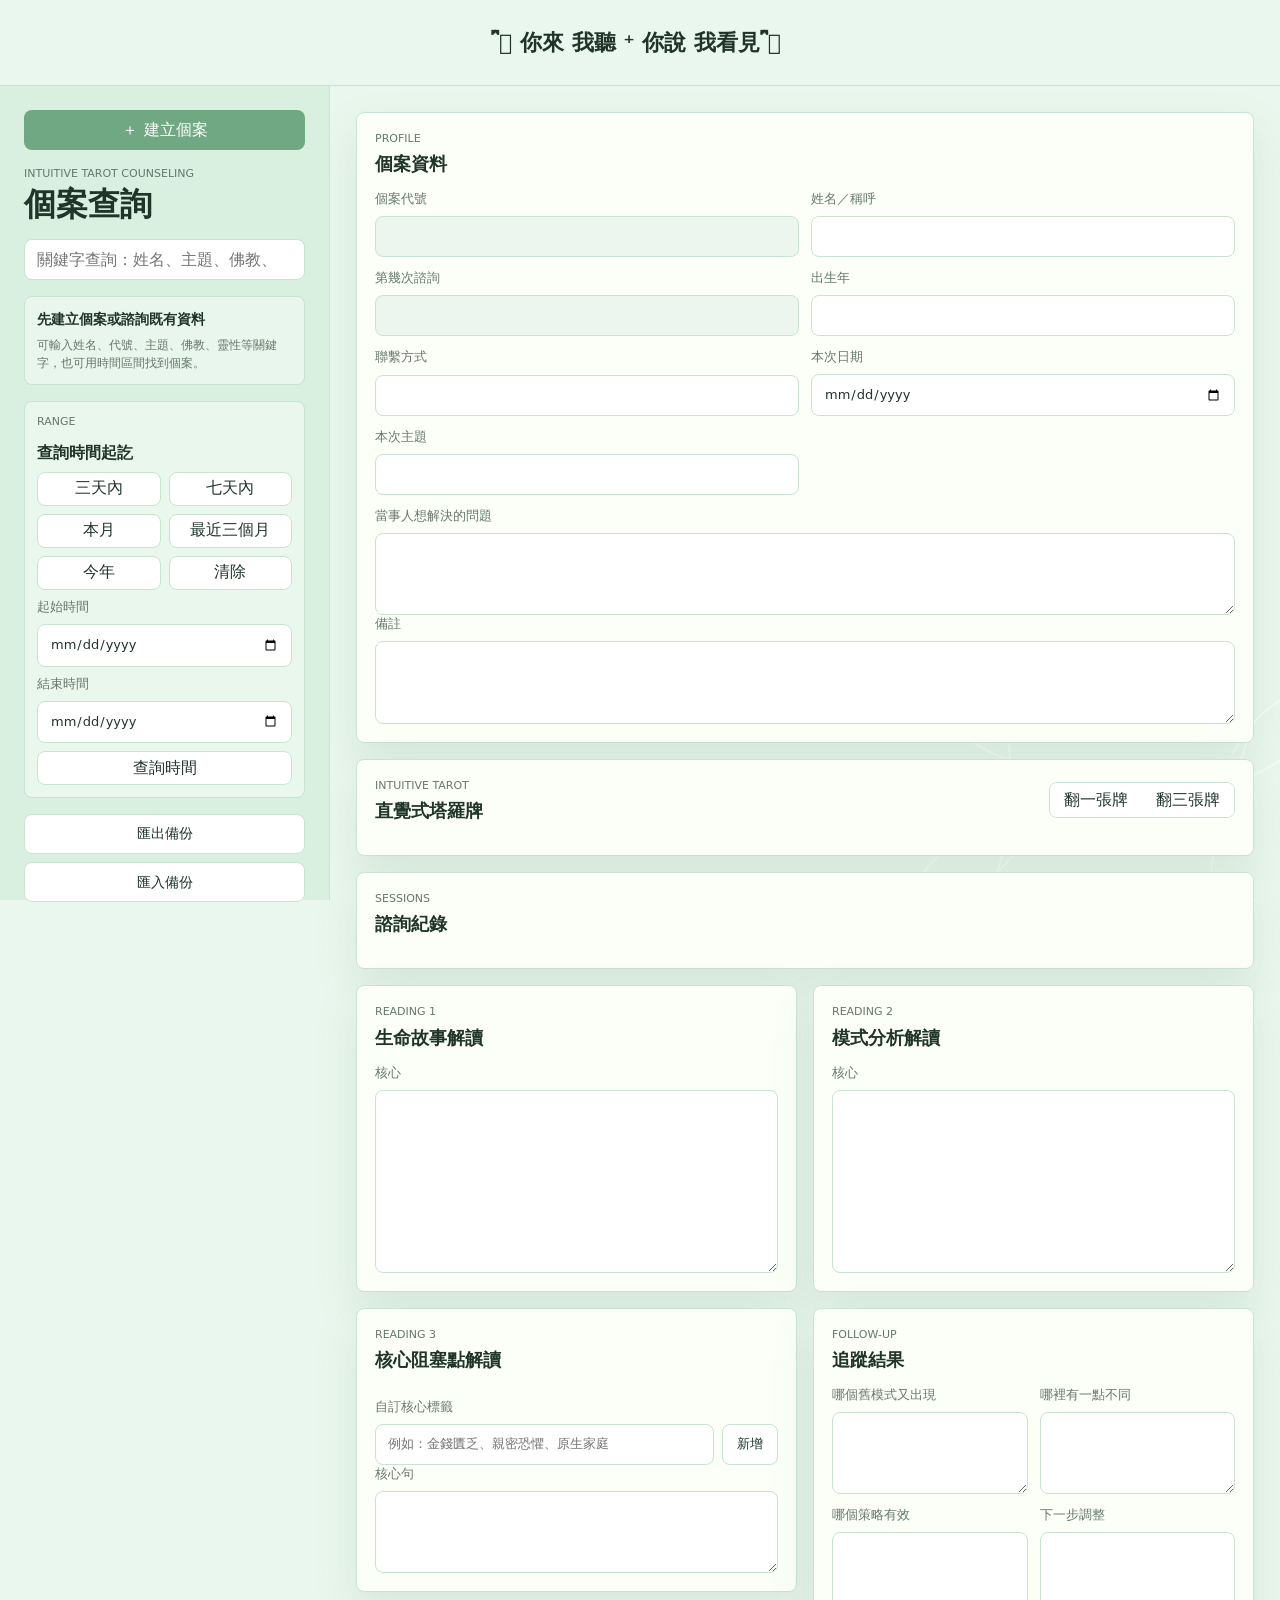
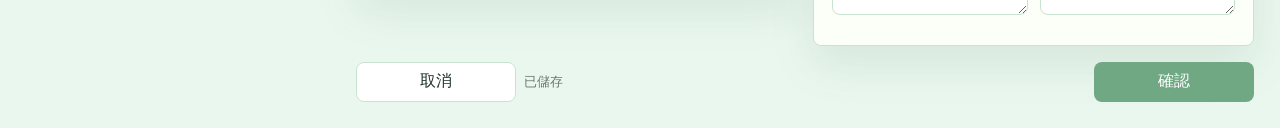
==== 專案/重做 V2/index.html @ 2f693b40 "Add final V2 counseling app" ====
<!doctype html>
<html lang="zh-Hant">
  <head>
    <meta charset="UTF-8" />
    <meta name="viewport" content="width=device-width, initial-scale=1, viewport-fit=cover" />
    <meta name="theme-color" content="#eaf7ee" />
    <title>你來 我聽 你說 我看見</title>
    <link rel="icon" href="./icon.svg" type="image/svg+xml" />
    <link rel="manifest" href="./manifest.webmanifest?v=20260710-14" />
    <link rel="stylesheet" href="./styles.css?v=20260710-14" />
  </head>
  <body>
    <header class="global-header">
      <div class="global-title">𓊆ྀི 你來 我聽 ⁺ 你說 我看見 𓊇ྀི</div>
    </header>

    <div class="app-shell">
      <aside class="sidebar" aria-label="個案查詢">
        <button class="primary-button sidebar-new-client" id="headerNewClientButton" type="button" title="建立個案" aria-label="建立個案">
          <span aria-hidden="true">＋</span>
          建立個案
        </button>

        <div class="brand-block">
          <p class="eyebrow">Intuitive Tarot Counseling</p>
          <h1>個案查詢</h1>
        </div>

        <div class="query-row">
          <input id="keywordInput" type="search" placeholder="關鍵字查詢：姓名、主題、佛教、靈性..." />
        </div>

        <section class="sidebar-guide" id="sidebarGuide">
          <strong>先建立個案或諮詢既有資料</strong>
          <span>可用關鍵字或時間區間找到個案，點進去查看完整資料。</span>
          <button class="ghost-button compact" id="openSearchResultsButton" type="button" hidden>查看結果</button>
        </section>

        <section class="sidebar-range" aria-label="時間區間查詢">
            <p class="eyebrow">Range</p>
            <h2>查詢時間起訖</h2>
            <div class="range-presets" aria-label="快速時間範圍">
              <button class="ghost-button compact" type="button" data-range-preset="3days">三天內</button>
              <button class="ghost-button compact" type="button" data-range-preset="7days">七天內</button>
              <button class="ghost-button compact" type="button" data-range-preset="thisMonth">本月</button>
              <button class="ghost-button compact" type="button" data-range-preset="3months">最近三個月</button>
              <button class="ghost-button compact" type="button" data-range-preset="thisYear">今年</button>
              <button class="ghost-button compact" type="button" data-range-preset="clear">清除</button>
            </div>
            <label>
              起始時間
              <input id="rangeStart" type="date" />
            </label>
            <label>
              結束時間
              <input id="rangeEnd" type="date" />
            </label>
            <button class="ghost-button compact" id="openRangeResultsButton" type="button">查詢時間</button>
        </section>

        <div class="client-list" id="clientList" hidden></div>

        <div class="sidebar-bottom">
          <button class="ghost-button" id="exportButton" type="button">匯出備份</button>
          <label class="ghost-button file-button">
            匯入備份
            <input id="importInput" type="file" accept="application/json" />
          </label>
          <details class="danger-zone" id="clientManagement" hidden>
            <summary>個案管理</summary>
            <button class="danger-button" id="deleteClientButton" type="button">刪除目前個案</button>
          </details>
        </div>
      </aside>

      <main class="workspace">
        <section class="work-grid" id="workGrid" hidden>
          <section class="panel client-panel">
            <div class="panel-head">
              <div>
                <p class="eyebrow">Profile</p>
                <h3>個案資料</h3>
              </div>
            </div>

            <div class="form-grid two">
              <label>
                個案代號
                <input id="clientCode" type="text" readonly />
              </label>
              <label>
                姓名／稱呼
                <input id="clientName" type="text" />
              </label>
              <label>
                第幾次諮詢
                <input id="sessionNumber" type="number" readonly />
              </label>
              <label>
                出生年
                <input id="birthYear" type="text" inputmode="numeric" />
              </label>
              <label>
                聯繫方式
                <input id="contactInfo" type="text" />
              </label>
              <label>
                本次日期
                <input id="sessionDate" type="date" />
              </label>
              <label>
                本次主題
                <input id="sessionTopic" type="text" />
              </label>
            </div>

            <label>
              當事人想解決的問題
              <textarea id="presentingIssue" rows="3"></textarea>
            </label>
            <label>
              備註
              <textarea id="clientNotes" rows="3"></textarea>
            </label>
          </section>

          <section class="panel tarot-panel">
            <div class="panel-head">
              <div>
                <p class="eyebrow">Intuitive Tarot</p>
                <h3>直覺式塔羅牌</h3>
              </div>
              <div class="segmented" role="group" aria-label="直覺式塔羅牌張數">
                <button id="spreadOneButton" type="button">翻一張牌</button>
                <button id="spreadThreeButton" type="button">翻三張牌</button>
              </div>
            </div>
            <div class="spread-grid" id="spreadGrid"></div>
          </section>

          <section class="panel session-panel">
            <div class="panel-head">
              <div>
                <p class="eyebrow">Sessions</p>
                <h3>諮詢紀錄</h3>
              </div>
            </div>
            <div class="session-list" id="sessionList"></div>
          </section>

          <section class="panel">
            <div class="panel-head">
              <div>
                <p class="eyebrow">Reading 1</p>
                <h3>生命故事解讀</h3>
              </div>
            </div>
            <label>
              核心
              <textarea id="lifeCore" rows="8"></textarea>
            </label>
          </section>

          <section class="panel">
            <div class="panel-head">
              <div>
                <p class="eyebrow">Reading 2</p>
                <h3>模式分析解讀</h3>
              </div>
            </div>
            <label>
              核心
              <textarea id="patternCore" rows="8"></textarea>
            </label>
          </section>

          <section class="panel">
            <div class="panel-head">
              <div>
                <p class="eyebrow">Reading 3</p>
                <h3>核心阻塞點解讀</h3>
              </div>
            </div>
            <div class="check-grid" id="blockGrid"></div>
            <label>
              自訂核心標籤
              <div class="inline-input-action">
                <input id="customBlockDraft" type="text" placeholder="例如：金錢匱乏、親密恐懼、原生家庭" />
                <button class="ghost-button" id="addCustomBlockButton" type="button">新增</button>
              </div>
              <input id="customBlocks" type="hidden" />
            </label>
            <label>
              核心句
              <textarea id="coreSentence" rows="3"></textarea>
            </label>
          </section>

          <section class="panel">
            <div class="panel-head">
              <div>
                <p class="eyebrow">Follow-up</p>
                <h3>追蹤結果</h3>
              </div>
            </div>
            <div class="form-grid two">
              <label>
                哪個舊模式又出現
                <textarea id="oldPattern" rows="3"></textarea>
              </label>
              <label>
                哪裡有一點不同
                <textarea id="difference" rows="3"></textarea>
              </label>
              <label>
                哪個策略有效
                <textarea id="worked" rows="3"></textarea>
              </label>
              <label>
                下一步調整
                <textarea id="nextAdjustment" rows="3"></textarea>
              </label>
            </div>
          </section>

          <section class="confirm-strip">
            <button class="ghost-button" id="cancelSessionButton" type="button">取消</button>
            <span class="save-status" id="saveStatus" role="status" aria-live="polite">已儲存</span>
            <button class="primary-button" id="confirmSessionButton" type="button">確認</button>
          </section>

          <section class="panel output-panel" id="summaryPanel" hidden>
            <div class="panel-head">
              <div>
                <p class="eyebrow">Summary</p>
                <h3>本次摘要</h3>
              </div>
            </div>
            <pre id="sessionSummary"></pre>
            <div class="summary-actions">
              <button class="icon-button copy-icon" id="copySummaryButton" type="button" aria-label="複製摘要" title="複製摘要">⧉</button>
            </div>
          </section>
        </section>

        <section class="record-review" id="recordReview" hidden>
          <section class="panel review-panel">
            <div class="panel-head">
              <div>
                <p class="eyebrow">Records</p>
                <h3 id="reviewTitle">諮詢紀錄摘要</h3>
              </div>
              <span class="count-pill" id="reviewCount"></span>
            </div>
            <div class="review-meta" id="reviewMeta"></div>
            <div class="review-profile" id="reviewProfile"></div>
            <div class="review-sections" id="reviewSections"></div>
            <div class="review-session-nav" id="reviewSessionNav"></div>
            <div class="review-actions">
              <button class="ghost-button" id="backToSearchButton" type="button">返回查詢</button>
              <button class="primary-button" id="newSessionFromReviewButton" type="button">新增諮詢</button>
            </div>
          </section>
        </section>
      </main>
    </div>

    <div class="modal-backdrop" id="clientModal" hidden>
      <form class="modal" id="clientForm" aria-label="建立個案">
        <div class="modal-head">
          <div>
            <p class="eyebrow">New Client</p>
            <h2>建立個案</h2>
          </div>
          <button class="icon-button" id="closeClientModalButton" type="button" aria-label="關閉">×</button>
        </div>

        <div class="form-grid two">
          <label>
            姓名／稱呼
            <input id="modalClientName" type="text" autocomplete="off" />
          </label>
          <label>
            聯繫方式
            <input id="modalContactInfo" type="text" autocomplete="off" />
          </label>
          <label>
            出生年
            <input id="modalBirthYear" type="text" inputmode="numeric" autocomplete="off" />
          </label>
        </div>

        <label>
          備註
          <textarea id="modalClientNotes" rows="3"></textarea>
        </label>

        <div class="modal-actions">
          <button class="ghost-button" id="cancelClientModalButton" type="button">取消</button>
          <button class="primary-button" type="submit">確認</button>
        </div>
      </form>
    </div>

    <div class="results-backdrop" id="searchResultsModal" hidden>
      <section class="results-panel" role="dialog" aria-modal="true" aria-labelledby="resultsTitle">
        <div class="results-head">
          <div>
            <p class="eyebrow">Search Results</p>
            <h2 id="resultsTitle">搜尋結果</h2>
          </div>
          <button class="icon-button" id="closeSearchResultsButton" type="button" aria-label="關閉">×</button>
        </div>
        <div class="results-toolbar">
          <span id="resultsCountText"></span>
          <span>排序：最近諮詢在前</span>
        </div>
        <div class="results-list" id="searchResultsList"></div>
      </section>
    </div>

    <div class="toast" id="toast" role="status" aria-live="polite"></div>
    <script src="./app.js?v=20260710-14"></script>
  </body>
</html>
---- 專案/重做 V2/styles.css ----
:root {
  color-scheme: light;
  --paper: #eaf7ee;
  --side: #d9efdf;
  --surface: #fbfff8;
  --surface-strong: #ffffff;
  --ink: #20342a;
  --muted: #66786d;
  --line: #c9e3d0;
  --olive: #6fa883;
  --blue: #80aeb6;
  --gold: #d8bf7b;
  --danger: #8f352f;
  --shadow: 0 18px 45px rgba(62, 117, 83, 0.12);
  font-family: "PingFang TC", "Noto Sans TC", "Microsoft JhengHei", system-ui, sans-serif;
}

* {
  box-sizing: border-box;
}

body {
  margin: 0;
  min-height: 100vh;
  background: var(--paper);
  color: var(--ink);
}

body::before {
  content: "";
  position: fixed;
  inset: 0;
  z-index: 0;
  pointer-events: none;
  background-image: url("data:image/svg+xml,%3Csvg width='720' height='720' viewBox='0 0 720 720' xmlns='http://www.w3.org/2000/svg'%3E%3Cg fill='none' stroke='%23ffffff' stroke-width='3' stroke-linecap='round' stroke-linejoin='round' opacity='.46'%3E%3Cpath d='M92 612 C172 522 197 398 172 270 C159 203 183 138 244 92'/%3E%3Cpath d='M186 334 C126 318 90 279 72 221 C134 221 178 250 206 304'/%3E%3Cpath d='M178 430 C111 430 66 464 37 528 C102 532 157 506 195 450'/%3E%3Cpath d='M214 222 C250 158 306 121 382 111 C364 184 319 235 244 264'/%3E%3Cpath d='M486 650 C445 561 448 458 496 342 C524 275 519 201 472 134'/%3E%3Cpath d='M500 360 C565 336 614 291 647 225 C574 225 522 260 488 324'/%3E%3Cpath d='M466 512 C532 519 584 557 623 626 C554 633 501 601 459 539'/%3E%3Cpath d='M455 232 C398 196 360 145 339 78 C410 91 462 130 499 194'/%3E%3C/g%3E%3C/svg%3E");
  background-position: right -120px bottom -140px, left -160px top 180px;
  background-repeat: no-repeat;
  background-size: 520px 520px;
}

.global-header,
.app-shell,
.toast,
.modal-backdrop {
  position: relative;
}

.app-shell,
.toast,
.modal-backdrop {
  z-index: 1;
}

button,
input,
textarea {
  font: inherit;
}

button {
  cursor: pointer;
}

.app-shell {
  display: grid;
  grid-template-columns: 330px minmax(0, 1fr);
  min-height: calc(100vh - 86px);
}

.global-header {
  position: sticky;
  top: 0;
  z-index: 10;
  display: grid;
  justify-items: center;
  align-items: center;
  gap: 10px;
  min-height: 86px;
  padding: 18px 24px;
  border-bottom: 1px solid var(--line);
  background: rgba(234, 247, 238, 0.96);
  backdrop-filter: blur(10px);
}

.global-title {
  max-width: 100%;
  overflow-wrap: anywhere;
  color: var(--ink);
  font-size: 22px;
  font-weight: 700;
  line-height: 1.25;
  text-align: center;
  letter-spacing: 0;
}

.sidebar-new-client {
  display: inline-flex;
  align-items: center;
  justify-content: center;
  gap: 6px;
  width: 100%;
}

.sidebar {
  position: sticky;
  top: 86px;
  height: calc(100vh - 86px);
  display: flex;
  flex-direction: column;
  gap: 16px;
  padding: 24px;
  border-right: 1px solid var(--line);
  background: var(--side);
}

.brand-block h1,
.panel h3,
.sidebar-range h2 {
  margin: 0;
  letter-spacing: 0;
}

.brand-block h1 {
  font-size: 32px;
  line-height: 1.1;
}

.eyebrow {
  margin: 0 0 6px;
  color: var(--muted);
  font-size: 11px;
  line-height: 1.4;
  letter-spacing: 0;
  text-transform: uppercase;
}

.primary-button,
.ghost-button,
.danger-button,
.segmented button {
  min-height: 40px;
  border: 1px solid transparent;
  border-radius: 8px;
  padding: 0 14px;
  background: var(--surface-strong);
  color: var(--ink);
}

.primary-button {
  background: var(--olive);
  color: white;
}

.ghost-button {
  border-color: var(--line);
}

.danger-button {
  border-color: #dfb9b3;
  background: #fff7f4;
  color: var(--danger);
}

.icon-button {
  width: 36px;
  height: 36px;
  border: 1px solid var(--line);
  border-radius: 8px;
  background: var(--surface-strong);
  color: var(--ink);
  font-size: 22px;
  line-height: 1;
}

.compact {
  min-height: 34px;
}

.query-row {
  display: grid;
  gap: 8px;
}

.inline-input-action {
  display: grid;
  grid-template-columns: minmax(0, 1fr) auto;
  gap: 8px;
}

.sidebar-guide {
  display: grid;
  gap: 6px;
  border: 1px solid var(--line);
  border-radius: 8px;
  background: rgba(255, 255, 255, 0.42);
  padding: 12px;
}

.sidebar-guide strong,
.sidebar-guide span {
  display: block;
  line-height: 1.5;
}

.sidebar-guide strong {
  color: var(--ink);
  font-size: 14px;
}

.sidebar-guide span {
  color: var(--muted);
  font-size: 12px;
}

.sidebar-guide .ghost-button {
  justify-self: start;
  margin-top: 4px;
}

.sidebar-guide.is-active {
  border-color: var(--olive);
  background: rgba(251, 255, 248, 0.78);
}

.sidebar-guide.is-empty {
  border-color: #dfb9b3;
  background: #fff7f4;
}

input,
textarea {
  width: 100%;
  border: 1px solid var(--line);
  border-radius: 8px;
  background: var(--surface-strong);
  color: var(--ink);
  padding: 10px 12px;
  outline: none;
}

textarea {
  resize: vertical;
  line-height: 1.55;
}

input:focus,
textarea:focus {
  border-color: var(--blue);
  box-shadow: 0 0 0 3px rgba(66, 95, 115, 0.14);
}

input[readonly] {
  background: #edf6ee;
  color: var(--muted);
}

label {
  display: grid;
  gap: 7px;
  color: var(--muted);
  font-size: 13px;
  line-height: 1.45;
}

.client-list,
.range-results,
.session-list {
  display: grid;
  gap: 8px;
  overflow: auto;
}

.client-list {
  max-height: 220px;
}

.client-list[hidden] {
  display: none;
}

.client-item,
.range-item,
.session-item {
  width: 100%;
  text-align: left;
  border: 1px solid var(--line);
  border-radius: 8px;
  background: rgba(251, 255, 248, 0.82);
  padding: 12px;
}

.client-item {
  display: grid;
  gap: 10px;
}

.client-item-actions {
  display: flex;
  gap: 8px;
  flex-wrap: wrap;
}

.client-item.active,
.session-item.active {
  border-color: var(--olive);
  background: var(--surface-strong);
  box-shadow: 0 0 0 3px rgba(63, 73, 53, 0.12);
}

.client-item strong,
.range-item strong,
.session-item strong,
.client-item span,
.range-item span,
.session-item span {
  display: block;
  line-height: 1.45;
}

.client-item span,
.range-item span,
.session-item span {
  margin-top: 3px;
  color: var(--muted);
  font-size: 12px;
}

.sidebar-bottom {
  margin-top: auto;
  display: grid;
  gap: 8px;
}

.sidebar-bottom .ghost-button,
.sidebar-bottom .file-button {
  font-size: 14px;
}

.danger-zone {
  border-top: 1px solid var(--line);
  padding-top: 10px;
}

.danger-zone summary {
  cursor: pointer;
  color: var(--muted);
  font-size: 13px;
  line-height: 1.45;
}

.danger-zone .danger-button {
  width: 100%;
  margin-top: 8px;
}

.sidebar-range {
  display: grid;
  gap: 8px;
  border: 1px solid var(--line);
  border-radius: 8px;
  background: rgba(251, 255, 248, 0.48);
  padding: 12px;
}

.sidebar-range h2 {
  font-size: 16px;
}

.range-presets {
  display: grid;
  grid-template-columns: repeat(2, minmax(0, 1fr));
  gap: 8px;
}

.range-presets .ghost-button {
  padding: 0 8px;
}

.range-results {
  max-height: 260px;
}

.range-item {
  display: grid;
  gap: 4px;
}

.range-item em {
  display: block;
  color: var(--ink);
  font-style: normal;
  font-size: 13px;
  line-height: 1.45;
}

.file-button {
  display: inline-flex;
  align-items: center;
  justify-content: center;
}

.file-button input {
  display: none;
}

.workspace {
  min-width: 0;
  padding: 26px;
}

.work-grid {
  display: grid;
  grid-template-columns: repeat(2, minmax(0, 1fr));
  gap: 16px;
  align-items: start;
}

.panel {
  border: 1px solid var(--line);
  border-radius: 8px;
  background: var(--surface);
  box-shadow: var(--shadow);
  padding: 18px;
}

.client-panel,
.session-panel,
.tarot-panel,
.confirm-strip,
.output-panel,
.review-panel {
  grid-column: 1 / -1;
}

.confirm-strip {
  display: flex;
  justify-content: flex-end;
  align-items: center;
  gap: 8px;
}

.save-status {
  margin-right: auto;
  color: var(--muted);
  font-size: 13px;
}

.confirm-strip .primary-button,
.confirm-strip .ghost-button {
  min-width: 160px;
}

.panel-head {
  display: flex;
  justify-content: space-between;
  align-items: center;
  gap: 12px;
  margin-bottom: 14px;
}

.panel h3 {
  font-size: 18px;
}

.count-pill {
  display: inline-flex;
  align-items: center;
  min-height: 28px;
  border-radius: 999px;
  padding: 0 10px;
  background: rgba(128, 174, 182, 0.15);
  color: var(--blue);
  font-size: 12px;
}

.record-review {
  display: grid;
  gap: 16px;
}

.record-review[hidden] {
  display: none;
}

.review-meta {
  display: flex;
  gap: 8px;
  flex-wrap: wrap;
  margin-bottom: 14px;
}

.review-meta span {
  min-height: 30px;
  border: 1px solid var(--line);
  border-radius: 999px;
  background: var(--surface-strong);
  padding: 5px 10px;
  color: var(--muted);
  font-size: 12px;
}

.review-sections {
  display: grid;
  gap: 10px;
}

.review-section {
  border: 1px solid var(--line);
  border-radius: 8px;
  background: var(--surface-strong);
  padding: 12px;
}

.review-section h4 {
  margin: 0 0 8px;
  color: var(--ink);
  font-size: 14px;
}

.review-section p {
  margin: 0;
  color: var(--muted);
  line-height: 1.65;
}

.review-session-nav {
  display: flex;
  gap: 8px;
  flex-wrap: wrap;
  justify-content: flex-end;
  margin-top: 14px;
}

.review-session-nav button.active {
  border-color: var(--olive);
  background: var(--olive);
  color: white;
}

.review-actions {
  position: sticky;
  bottom: 0;
  display: flex;
  justify-content: flex-end;
  gap: 8px;
  margin-top: 16px;
  border-top: 1px solid var(--line);
  background: linear-gradient(rgba(251, 255, 248, 0.88), var(--surface));
  padding-top: 14px;
}

.review-actions .ghost-button,
.review-actions .primary-button {
  min-width: 150px;
}

.review-profile {
  display: grid;
  grid-template-columns: repeat(2, minmax(0, 1fr));
  gap: 10px;
  margin-bottom: 14px;
}

.review-profile div {
  border: 1px solid var(--line);
  border-radius: 8px;
  background: var(--surface-strong);
  padding: 10px 12px;
}

.review-profile strong,
.review-profile span {
  display: block;
}

.review-profile strong {
  color: var(--muted);
  font-size: 12px;
  font-weight: 500;
  line-height: 1.4;
}

.review-profile span {
  margin-top: 4px;
  color: var(--ink);
  line-height: 1.55;
  word-break: break-word;
}

.form-grid {
  display: grid;
  gap: 12px;
  margin-bottom: 12px;
}

.form-grid.two {
  grid-template-columns: repeat(2, minmax(0, 1fr));
}

.session-list {
  grid-template-columns: repeat(auto-fit, minmax(150px, 1fr));
  max-height: 180px;
}

.segmented {
  display: inline-flex;
  border: 1px solid var(--line);
  border-radius: 8px;
  overflow: hidden;
  background: var(--surface-strong);
}

.segmented button {
  border: 0;
  border-radius: 0;
  min-height: 34px;
}

.segmented button.active {
  background: var(--blue);
  color: white;
}

.work-grid.is-readonly input,
.work-grid.is-readonly textarea {
  background: #f5f8f1;
  color: var(--muted);
  cursor: default;
}

.work-grid.is-readonly .check-tile {
  opacity: 0.62;
  cursor: not-allowed;
}

.work-grid.is-readonly button:disabled {
  opacity: 0.55;
  cursor: not-allowed;
}

.spread-grid {
  display: grid;
  grid-template-columns: 1fr;
  gap: 10px;
}

.card-slot {
  display: grid;
  grid-template-columns: 96px minmax(180px, 0.7fr) minmax(260px, 1.3fr);
  align-items: end;
  gap: 12px;
  border: 1px solid var(--line);
  border-radius: 8px;
  background: var(--surface-strong);
  padding: 12px;
}

.card-slot h4 {
  margin: 0 0 11px;
  font-size: 14px;
}

.card-name-action {
  display: grid;
  grid-template-columns: minmax(0, 1fr) auto auto;
  gap: 8px;
}

.mini-grid,
.check-grid {
  display: grid;
  gap: 8px;
}

.check-grid {
  grid-template-columns: repeat(2, minmax(0, 1fr));
  margin-bottom: 12px;
}

.check-tile {
  display: flex;
  align-items: center;
  gap: 8px;
  min-height: 40px;
  border: 1px solid var(--line);
  border-radius: 8px;
  background: var(--surface-strong);
  padding: 8px 10px;
  color: var(--ink);
}

.check-tile input {
  width: 16px;
  height: 16px;
  accent-color: var(--olive);
}

.output-panel pre {
  min-height: 180px;
  margin: 0;
  border: 1px solid var(--line);
  border-radius: 8px;
  background: #f4fbf2;
  padding: 14px;
  color: #27382e;
  line-height: 1.65;
  white-space: pre-wrap;
  word-break: break-word;
}

.summary-actions {
  display: flex;
  justify-content: flex-end;
  margin-top: 12px;
}

.copy-icon {
  font-size: 20px;
}

.toast {
  position: fixed;
  left: 50%;
  bottom: 20px;
  transform: translateX(-50%) translateY(20px);
  opacity: 0;
  pointer-events: none;
  border-radius: 8px;
  background: #25211d;
  color: white;
  padding: 10px 14px;
  box-shadow: var(--shadow);
  transition: opacity 0.2s ease, transform 0.2s ease;
}

.toast.show {
  opacity: 1;
  transform: translateX(-50%) translateY(0);
}

.modal-backdrop {
  position: fixed;
  inset: 0;
  z-index: 20;
  display: grid;
  place-items: center;
  background: rgba(38, 35, 32, 0.42);
  padding: 20px;
}

.modal-backdrop[hidden] {
  display: none;
}

.results-backdrop {
  position: fixed;
  inset: 0;
  z-index: 25;
  display: grid;
  place-items: center;
  background: rgba(32, 52, 42, 0.28);
  padding: 24px;
}

.results-backdrop[hidden] {
  display: none;
}

.results-panel {
  width: min(980px, 100%);
  max-height: min(820px, calc(100vh - 48px));
  display: grid;
  grid-template-rows: auto auto minmax(0, 1fr);
  border: 1px solid var(--line);
  border-radius: 8px;
  background: var(--surface);
  box-shadow: 0 28px 80px rgba(38, 35, 32, 0.24);
  padding: 20px;
}

.results-head,
.results-toolbar {
  display: flex;
  justify-content: space-between;
  align-items: flex-start;
  gap: 12px;
}

.results-head {
  margin-bottom: 14px;
}

.results-head h2 {
  margin: 0;
  font-size: 22px;
}

.results-toolbar {
  align-items: center;
  border-top: 1px solid var(--line);
  border-bottom: 1px solid var(--line);
  padding: 10px 0;
  color: var(--muted);
  font-size: 13px;
}

.results-toolbar label {
  display: flex;
  align-items: center;
  gap: 8px;
}

select {
  border: 1px solid var(--line);
  border-radius: 8px;
  background: var(--surface-strong);
  color: var(--ink);
  padding: 8px 10px;
}

.results-list {
  display: grid;
  gap: 10px;
  overflow: auto;
  padding-top: 14px;
}

.result-card {
  display: grid;
  grid-template-columns: minmax(0, 1fr) auto;
  gap: 12px;
  border: 1px solid var(--line);
  border-radius: 8px;
  background: rgba(251, 255, 248, 0.88);
  padding: 14px;
  text-align: left;
}

.result-card.has-hit {
  border-color: var(--gold);
  background: #fff9e8;
  box-shadow: 0 0 0 3px rgba(216, 191, 123, 0.18);
}

.result-main,
.result-meta {
  display: grid;
  gap: 5px;
}

.result-title {
  color: var(--ink);
  font-size: 17px;
  font-weight: 700;
}

.result-meta {
  color: var(--muted);
  font-size: 12px;
  line-height: 1.45;
}

.result-hit {
  margin-top: 6px;
  border-left: 3px solid var(--gold);
  background: rgba(216, 191, 123, 0.14);
  padding: 8px 10px;
  color: var(--ink);
  font-size: 13px;
  line-height: 1.55;
}

.result-hit mark {
  border-radius: 4px;
  background: #f3dc88;
  color: var(--ink);
  padding: 0 2px;
}

.result-actions {
  display: flex;
  align-items: start;
  gap: 8px;
}

.modal {
  width: min(720px, 100%);
  max-height: min(760px, calc(100vh - 40px));
  overflow: auto;
  border: 1px solid var(--line);
  border-radius: 8px;
  background: var(--surface);
  box-shadow: 0 28px 80px rgba(38, 35, 32, 0.24);
  padding: 20px;
}

.modal-head {
  display: flex;
  justify-content: space-between;
  align-items: flex-start;
  gap: 12px;
  margin-bottom: 16px;
}

.modal-head h2 {
  margin: 0;
  font-size: 22px;
  letter-spacing: 0;
}

.modal-actions {
  display: flex;
  justify-content: flex-end;
  gap: 8px;
  margin-top: 16px;
}

@media (max-width: 980px) {
  .app-shell {
    grid-template-columns: 1fr;
  }

  .sidebar {
    position: relative;
    height: auto;
    border-right: 0;
    border-bottom: 1px solid var(--line);
  }

  .work-grid {
    grid-template-columns: 1fr;
  }
}

@media (max-width: 640px) {
  .global-header {
    justify-items: stretch;
    padding: 12px 18px;
  }

  .global-title {
    font-size: 17px;
    white-space: nowrap;
  }

  .workspace,
  .sidebar {
    padding: 18px;
  }

  .panel-head {
    align-items: stretch;
    flex-direction: column;
  }

  .query-row,
  .inline-input-action,
  .form-grid.two,
  .spread-grid,
  .card-slot,
  .check-grid,
  .modal-actions,
  .review-actions {
    grid-template-columns: 1fr;
  }

  .modal-actions,
  .review-actions {
    display: grid;
  }

  .results-backdrop {
    align-items: stretch;
    padding: 12px;
  }

  .results-panel {
    max-height: calc(100vh - 24px);
  }

  .results-head,
  .results-toolbar,
  .result-card,
  .result-actions {
    display: grid;
  }

  .brand-block h1 {
    font-size: 28px;
  }
}
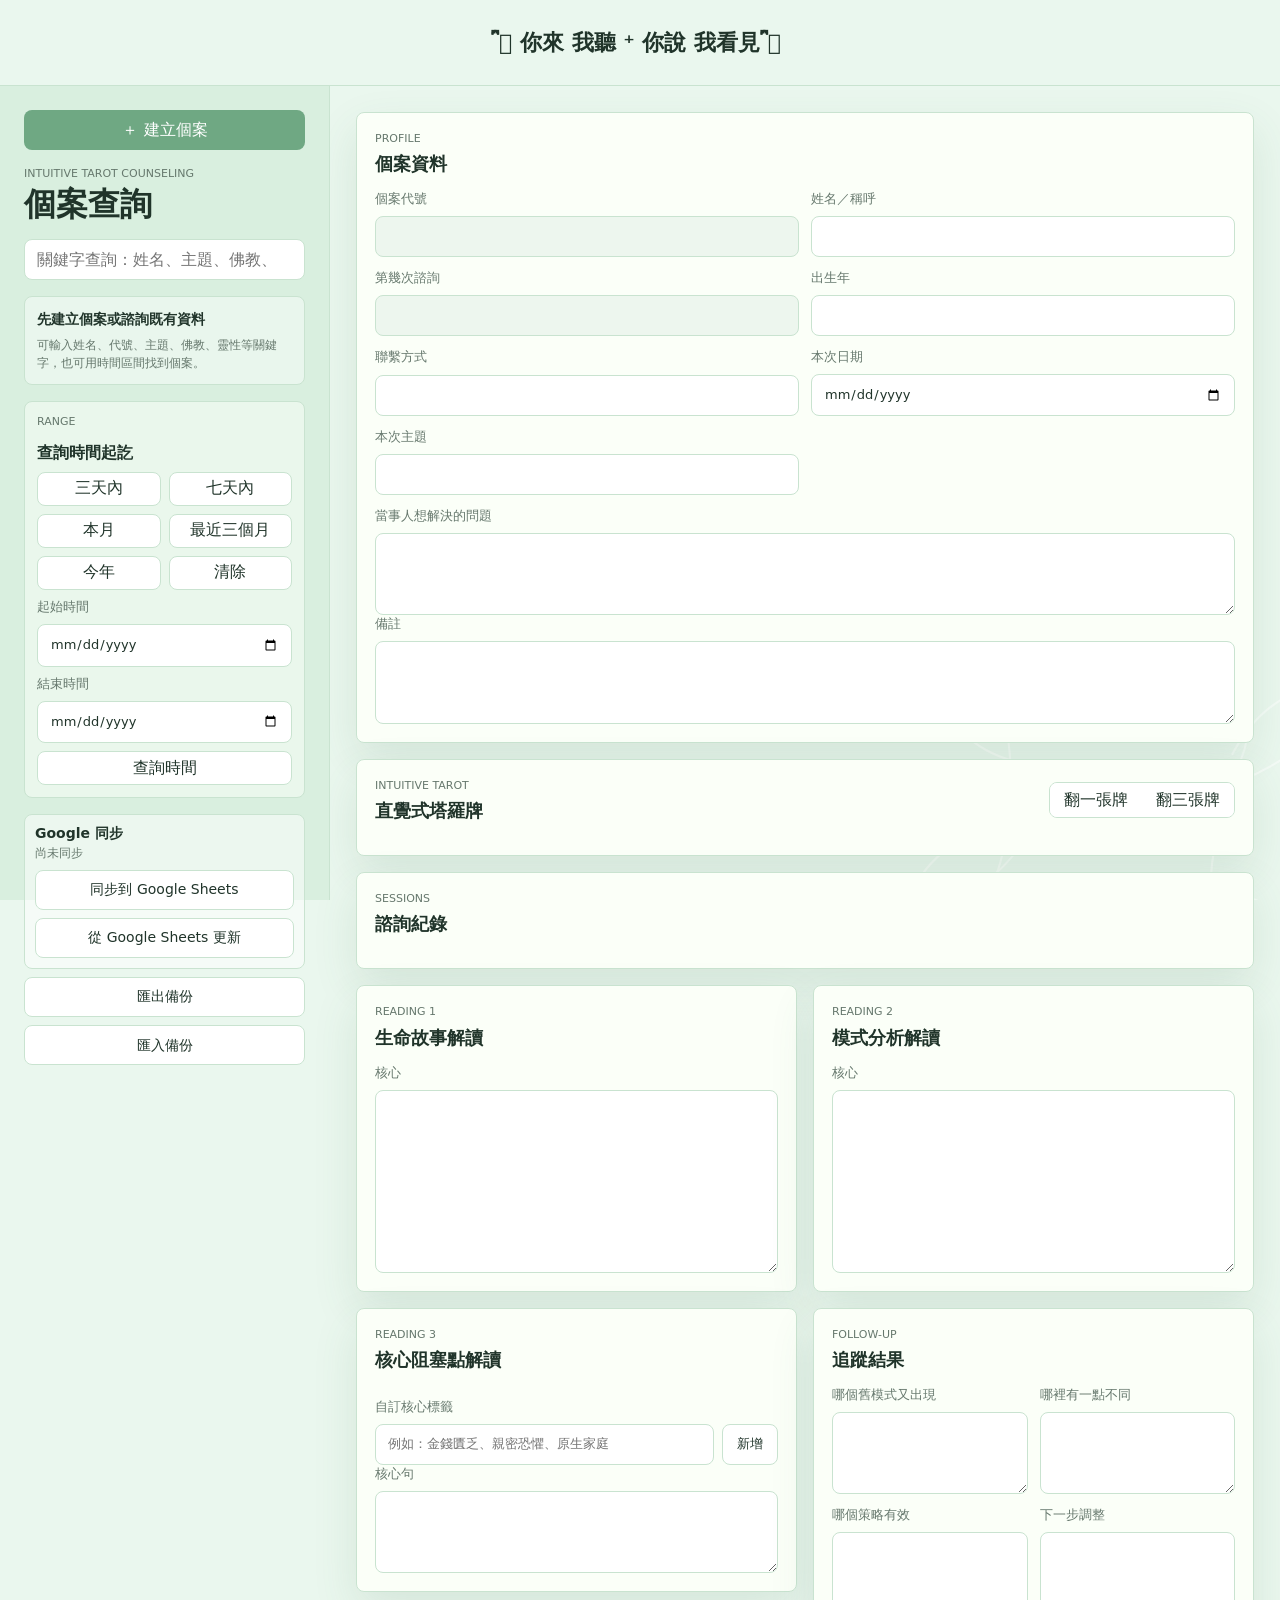
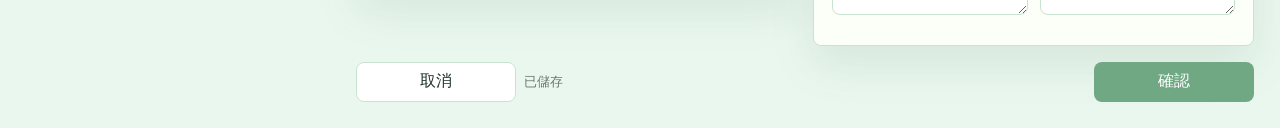
==== commit a3e6c4d3: "Add Google Sheets manual sync" ====
--- a/專案/重做 V2/index.html
+++ b/專案/重做 V2/index.html
@@ -6,8 +6,8 @@
     <meta name="theme-color" content="#eaf7ee" />
     <title>你來 我聽 你說 我看見</title>
     <link rel="icon" href="./icon.svg" type="image/svg+xml" />
-    <link rel="manifest" href="./manifest.webmanifest?v=20260710-14" />
-    <link rel="stylesheet" href="./styles.css?v=20260710-14" />
+    <link rel="manifest" href="./manifest.webmanifest?v=20260710-15" />
+    <link rel="stylesheet" href="./styles.css?v=20260710-15" />
   </head>
   <body>
     <header class="global-header">
@@ -61,6 +61,14 @@
         <div class="client-list" id="clientList" hidden></div>
 
         <div class="sidebar-bottom">
+          <section class="sync-box" aria-label="Google Sheets 同步">
+            <div>
+              <strong>Google 同步</strong>
+              <span id="syncStatus">尚未同步</span>
+            </div>
+            <button class="ghost-button" id="pushSyncButton" type="button">同步到 Google Sheets</button>
+            <button class="ghost-button" id="pullSyncButton" type="button">從 Google Sheets 更新</button>
+          </section>
           <button class="ghost-button" id="exportButton" type="button">匯出備份</button>
           <label class="ghost-button file-button">
             匯入備份
@@ -320,6 +328,6 @@
     </div>
 
     <div class="toast" id="toast" role="status" aria-live="polite"></div>
-    <script src="./app.js?v=20260710-14"></script>
+    <script src="./app.js?v=20260710-15"></script>
   </body>
 </html>
--- a/專案/重做 V2/styles.css
+++ b/專案/重做 V2/styles.css
@@ -336,6 +336,30 @@
   font-size: 14px;
 }
 
+.sync-box {
+  display: grid;
+  gap: 8px;
+  border: 1px solid var(--line);
+  border-radius: 8px;
+  background: rgba(255, 255, 255, 0.5);
+  padding: 10px;
+}
+
+.sync-box div {
+  display: grid;
+  gap: 2px;
+}
+
+.sync-box strong {
+  font-size: 14px;
+}
+
+.sync-box span {
+  color: var(--muted);
+  font-size: 12px;
+  line-height: 1.4;
+}
+
 .danger-zone {
   border-top: 1px solid var(--line);
   padding-top: 10px;
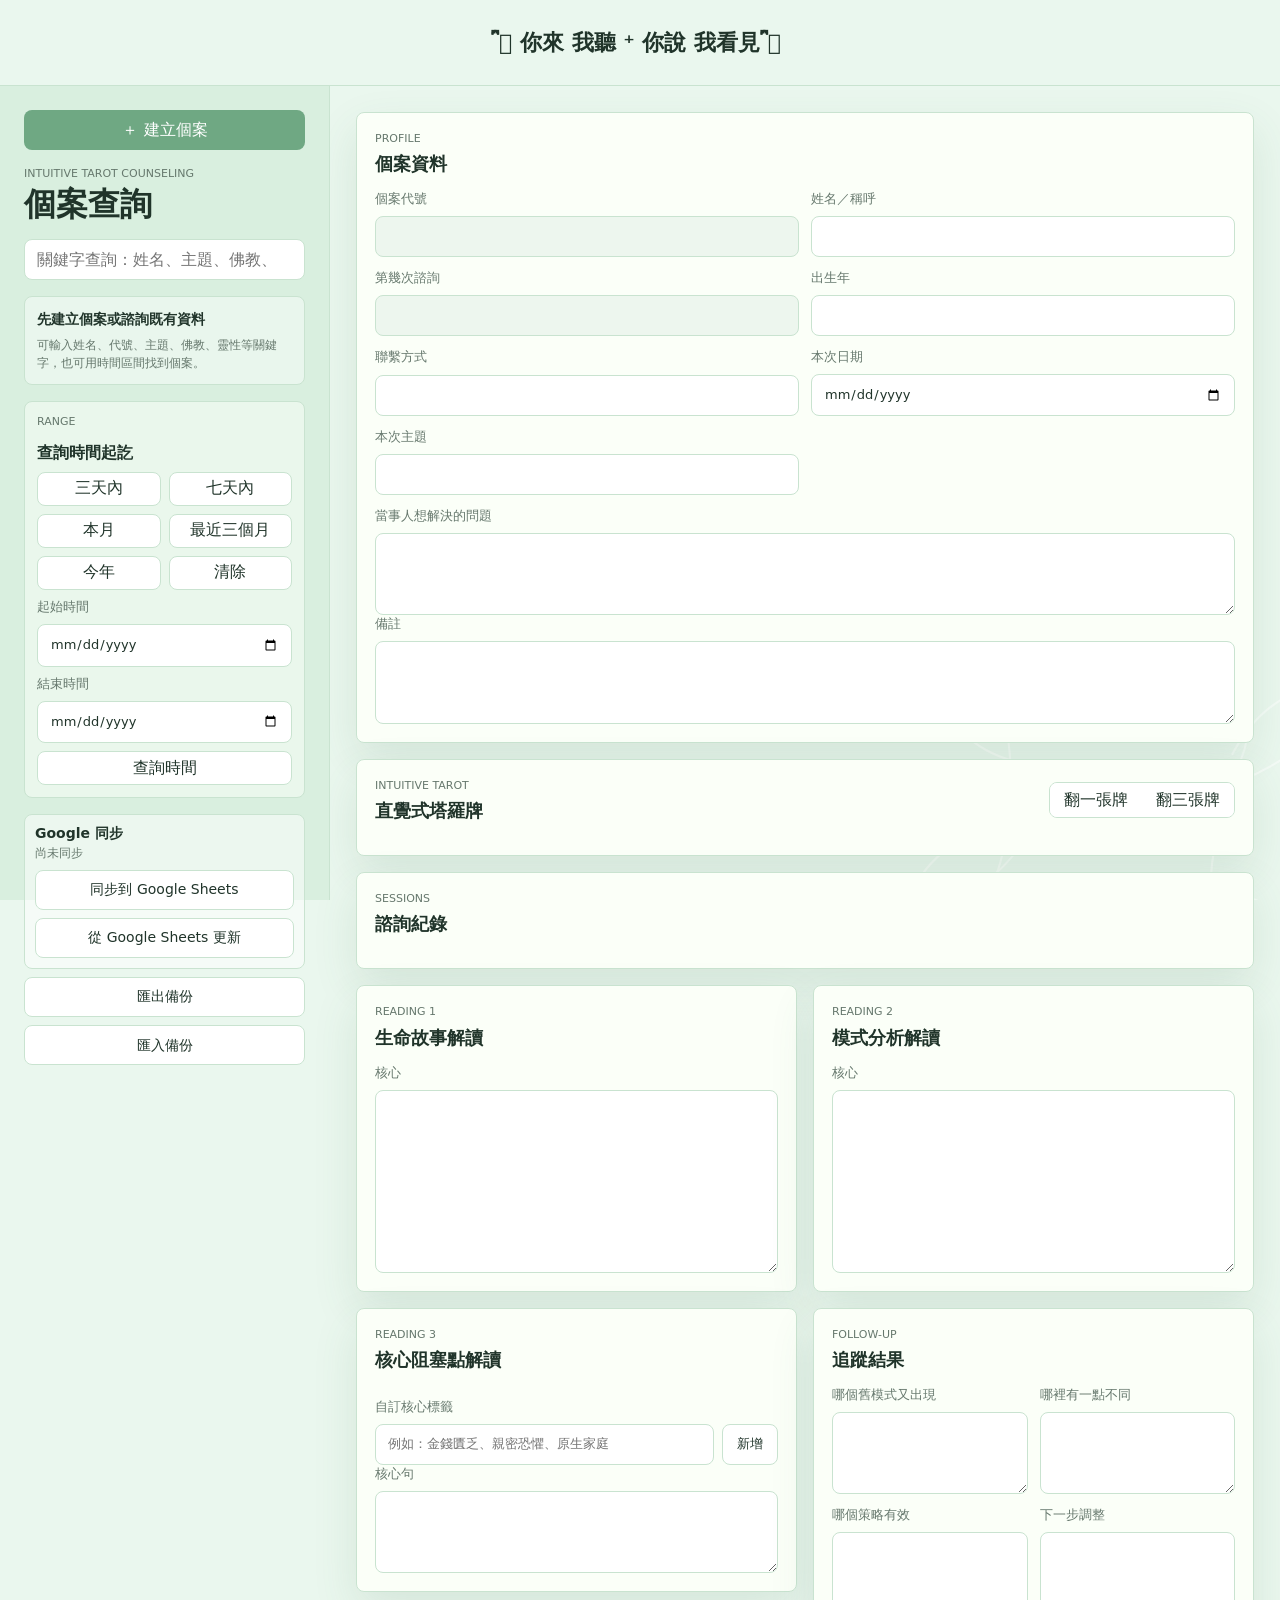
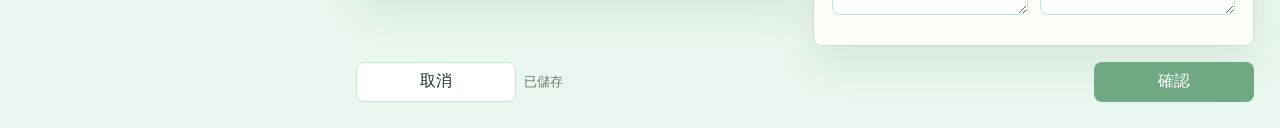
==== commit 4886c30f: "Allow deleting reviewed clients" ====
--- a/專案/重做 V2/index.html
+++ b/專案/重做 V2/index.html
@@ -6,8 +6,8 @@
     <meta name="theme-color" content="#eaf7ee" />
     <title>你來 我聽 你說 我看見</title>
     <link rel="icon" href="./icon.svg" type="image/svg+xml" />
-    <link rel="manifest" href="./manifest.webmanifest?v=20260710-15" />
-    <link rel="stylesheet" href="./styles.css?v=20260710-15" />
+    <link rel="manifest" href="./manifest.webmanifest?v=20260710-16" />
+    <link rel="stylesheet" href="./styles.css?v=20260710-16" />
   </head>
   <body>
     <header class="global-header">
@@ -265,6 +265,7 @@
             <div class="review-sections" id="reviewSections"></div>
             <div class="review-session-nav" id="reviewSessionNav"></div>
             <div class="review-actions">
+              <button class="danger-button" id="deleteReviewClientButton" type="button">刪除個案</button>
               <button class="ghost-button" id="backToSearchButton" type="button">返回查詢</button>
               <button class="primary-button" id="newSessionFromReviewButton" type="button">新增諮詢</button>
             </div>
@@ -328,6 +329,6 @@
     </div>
 
     <div class="toast" id="toast" role="status" aria-live="polite"></div>
-    <script src="./app.js?v=20260710-15"></script>
+    <script src="./app.js?v=20260710-16"></script>
   </body>
 </html>
--- a/專案/重做 V2/styles.css
+++ b/專案/重做 V2/styles.css
@@ -574,7 +574,8 @@
 }
 
 .review-actions .ghost-button,
-.review-actions .primary-button {
+.review-actions .primary-button,
+.review-actions .danger-button {
   min-width: 150px;
 }
 
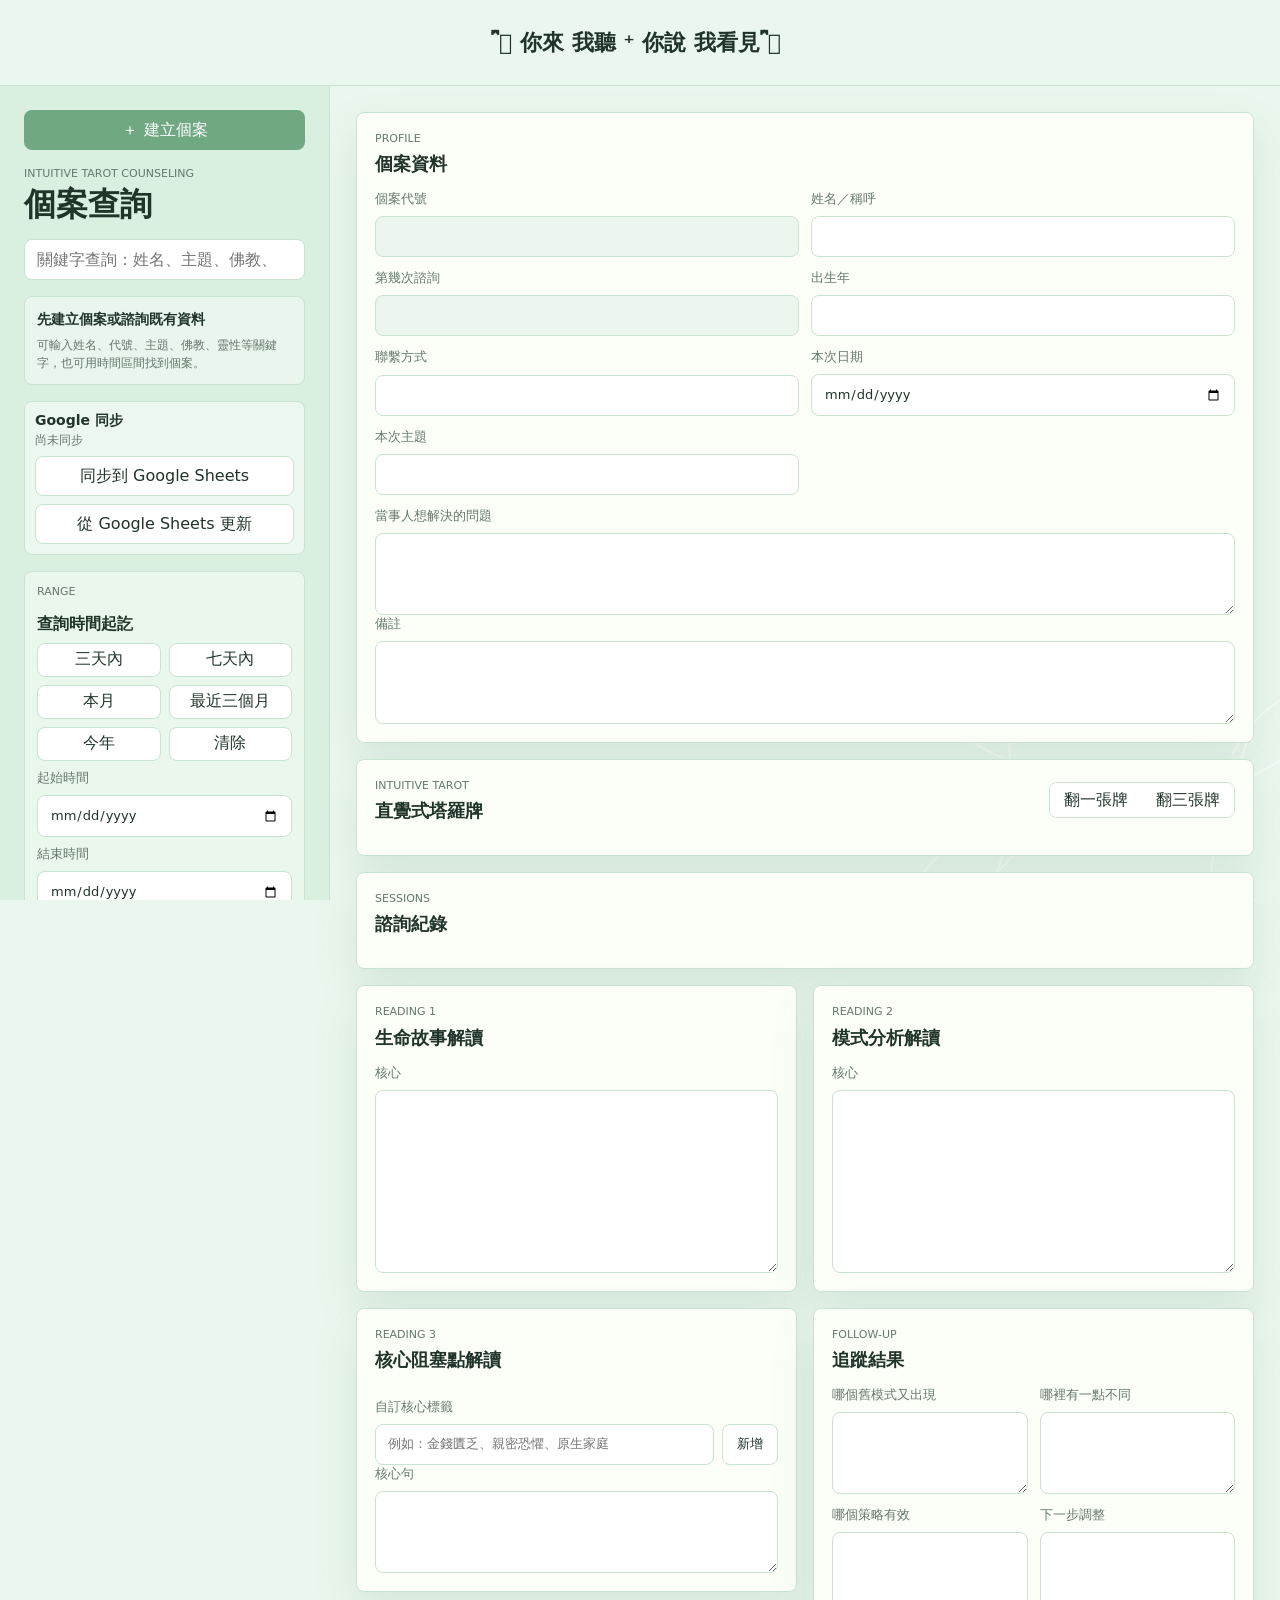
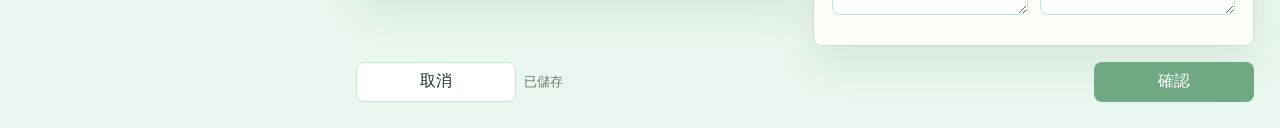
==== commit 1b3bd96d: "Keep sync controls visible" ====
--- a/專案/重做 V2/index.html
+++ b/專案/重做 V2/index.html
@@ -6,8 +6,8 @@
     <meta name="theme-color" content="#eaf7ee" />
     <title>你來 我聽 你說 我看見</title>
     <link rel="icon" href="./icon.svg" type="image/svg+xml" />
-    <link rel="manifest" href="./manifest.webmanifest?v=20260710-16" />
-    <link rel="stylesheet" href="./styles.css?v=20260710-16" />
+    <link rel="manifest" href="./manifest.webmanifest?v=20260710-17" />
+    <link rel="stylesheet" href="./styles.css?v=20260710-17" />
   </head>
   <body>
     <header class="global-header">
@@ -34,6 +34,15 @@
           <strong>先建立個案或諮詢既有資料</strong>
           <span>可用關鍵字或時間區間找到個案，點進去查看完整資料。</span>
           <button class="ghost-button compact" id="openSearchResultsButton" type="button" hidden>查看結果</button>
+        </section>
+
+        <section class="sync-box" aria-label="Google Sheets 同步">
+          <div>
+            <strong>Google 同步</strong>
+            <span id="syncStatus">尚未同步</span>
+          </div>
+          <button class="ghost-button" id="pushSyncButton" type="button">同步到 Google Sheets</button>
+          <button class="ghost-button" id="pullSyncButton" type="button">從 Google Sheets 更新</button>
         </section>
 
         <section class="sidebar-range" aria-label="時間區間查詢">
@@ -61,14 +70,6 @@
         <div class="client-list" id="clientList" hidden></div>
 
         <div class="sidebar-bottom">
-          <section class="sync-box" aria-label="Google Sheets 同步">
-            <div>
-              <strong>Google 同步</strong>
-              <span id="syncStatus">尚未同步</span>
-            </div>
-            <button class="ghost-button" id="pushSyncButton" type="button">同步到 Google Sheets</button>
-            <button class="ghost-button" id="pullSyncButton" type="button">從 Google Sheets 更新</button>
-          </section>
           <button class="ghost-button" id="exportButton" type="button">匯出備份</button>
           <label class="ghost-button file-button">
             匯入備份
@@ -329,6 +330,6 @@
     </div>
 
     <div class="toast" id="toast" role="status" aria-live="polite"></div>
-    <script src="./app.js?v=20260710-16"></script>
+    <script src="./app.js?v=20260710-17"></script>
   </body>
 </html>
--- a/專案/重做 V2/styles.css
+++ b/專案/重做 V2/styles.css
@@ -108,6 +108,7 @@
   display: flex;
   flex-direction: column;
   gap: 16px;
+  overflow-y: auto;
   padding: 24px;
   border-right: 1px solid var(--line);
   background: var(--side);
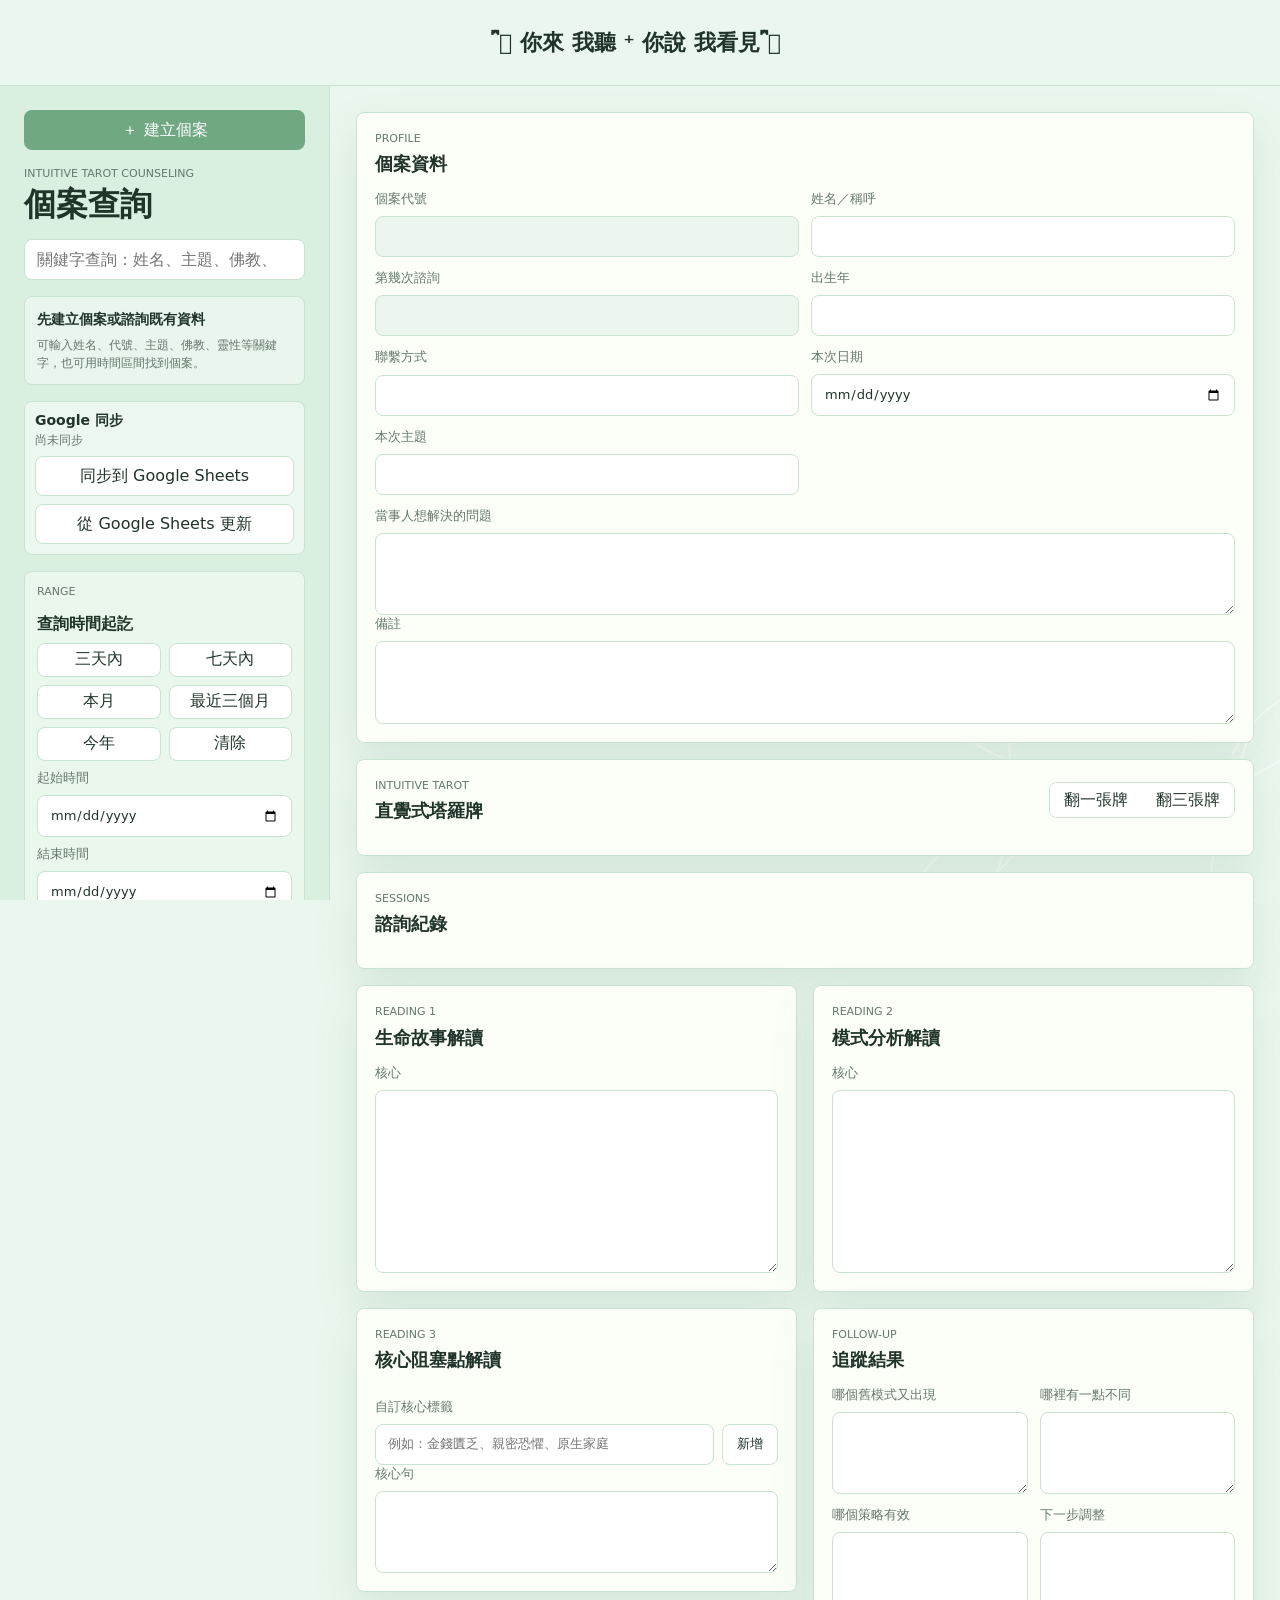
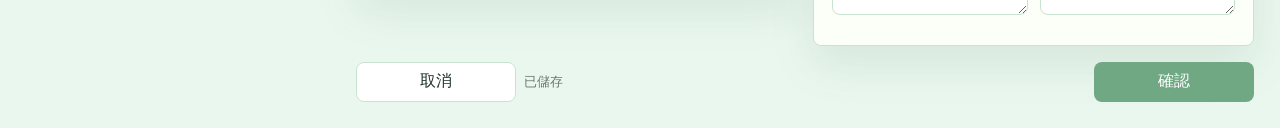
==== commit a88ac71d: "Allow deleting reviewed sessions" ====
--- a/專案/重做 V2/index.html
+++ b/專案/重做 V2/index.html
@@ -6,8 +6,8 @@
     <meta name="theme-color" content="#eaf7ee" />
     <title>你來 我聽 你說 我看見</title>
     <link rel="icon" href="./icon.svg" type="image/svg+xml" />
-    <link rel="manifest" href="./manifest.webmanifest?v=20260710-17" />
-    <link rel="stylesheet" href="./styles.css?v=20260710-17" />
+    <link rel="manifest" href="./manifest.webmanifest?v=20260710-18" />
+    <link rel="stylesheet" href="./styles.css?v=20260710-18" />
   </head>
   <body>
     <header class="global-header">
@@ -267,6 +267,7 @@
             <div class="review-session-nav" id="reviewSessionNav"></div>
             <div class="review-actions">
               <button class="danger-button" id="deleteReviewClientButton" type="button">刪除個案</button>
+              <button class="danger-button" id="deleteReviewSessionButton" type="button">刪除本次諮詢</button>
               <button class="ghost-button" id="backToSearchButton" type="button">返回查詢</button>
               <button class="primary-button" id="newSessionFromReviewButton" type="button">新增諮詢</button>
             </div>
@@ -330,6 +331,6 @@
     </div>
 
     <div class="toast" id="toast" role="status" aria-live="polite"></div>
-    <script src="./app.js?v=20260710-17"></script>
+    <script src="./app.js?v=20260710-18"></script>
   </body>
 </html>
